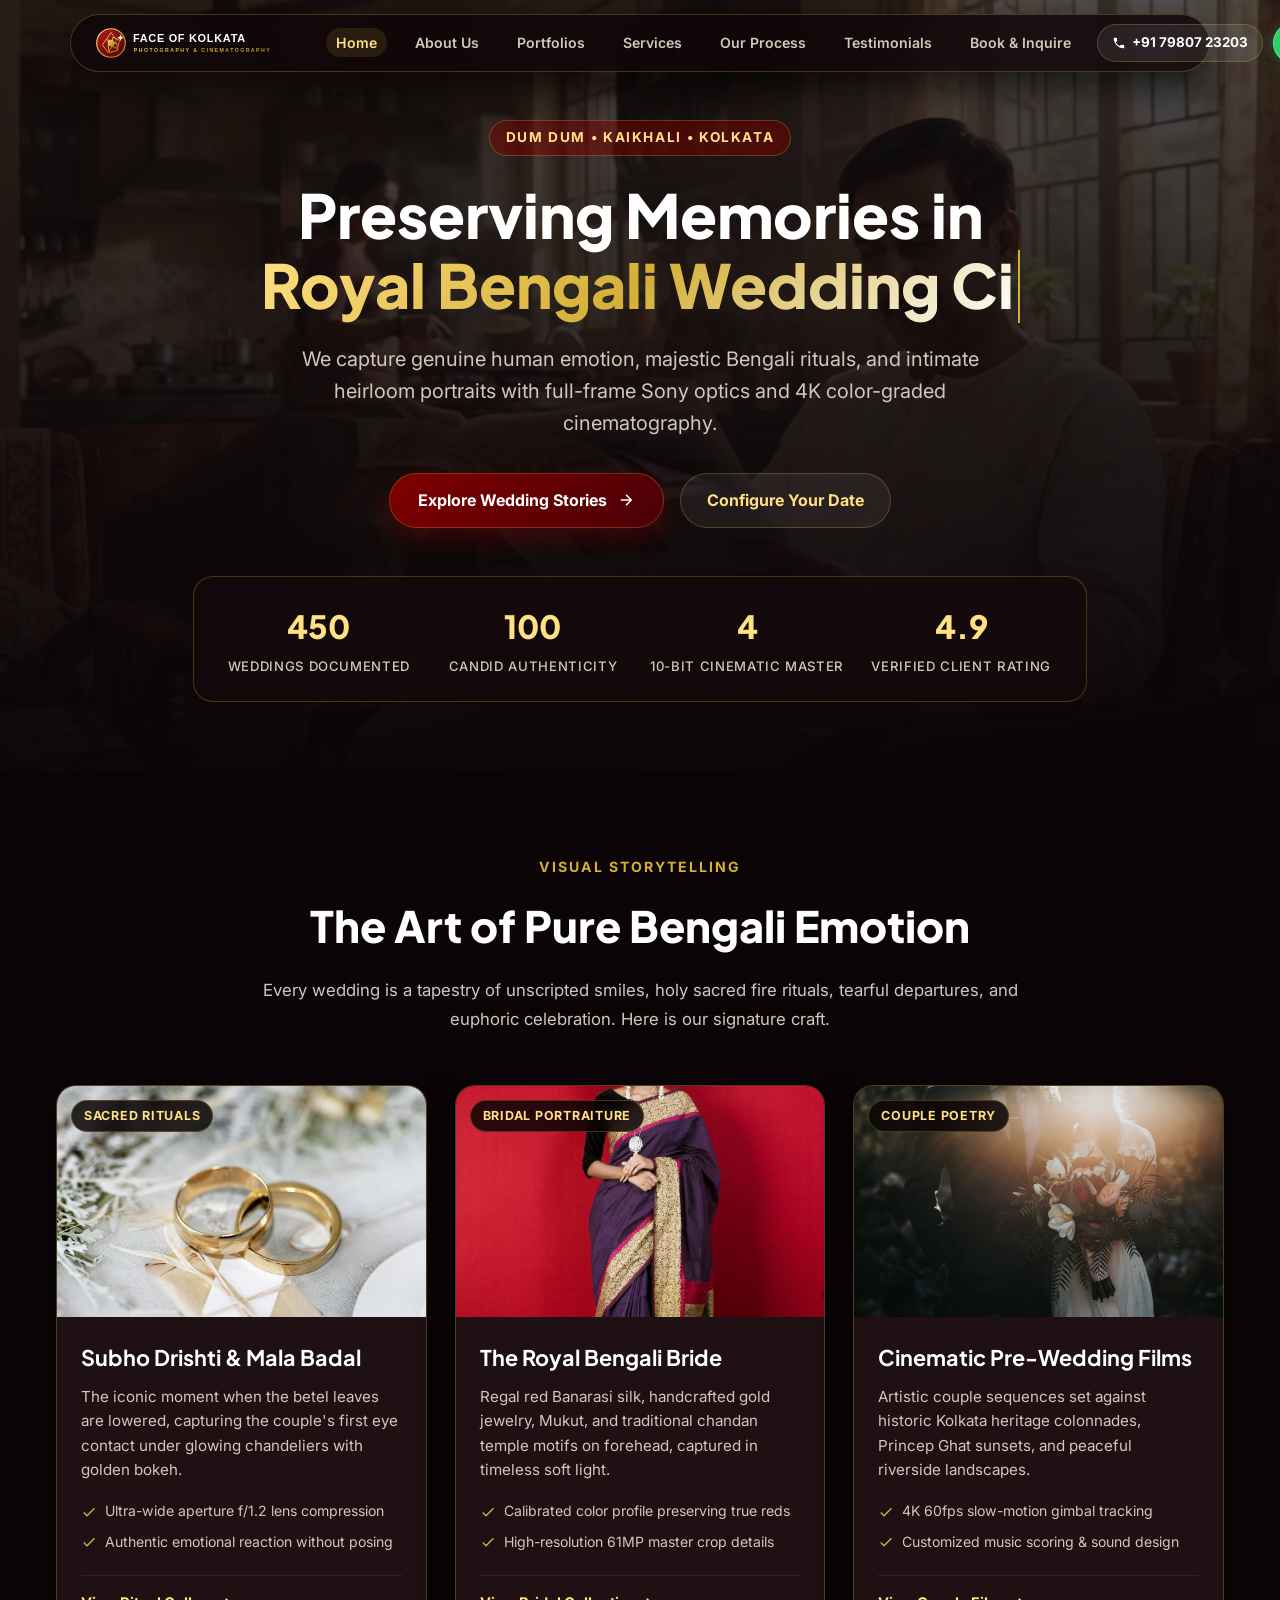
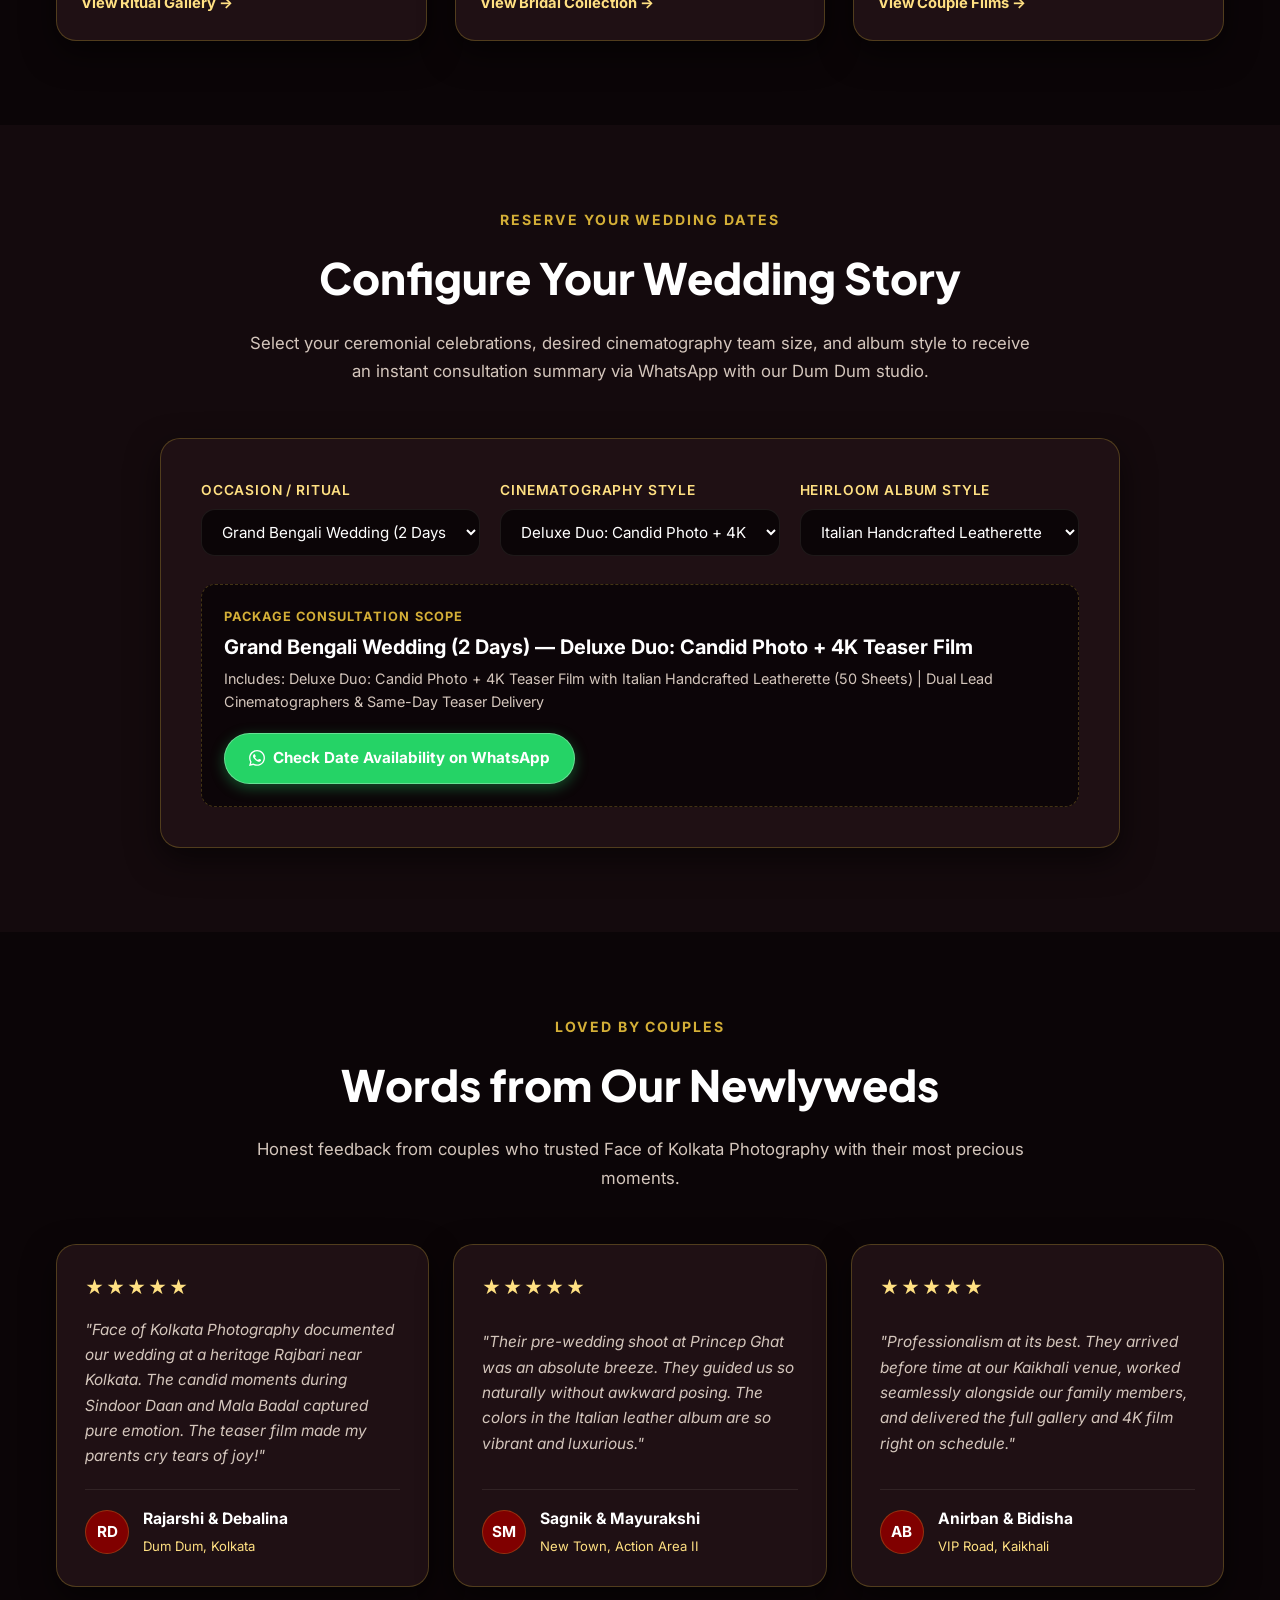
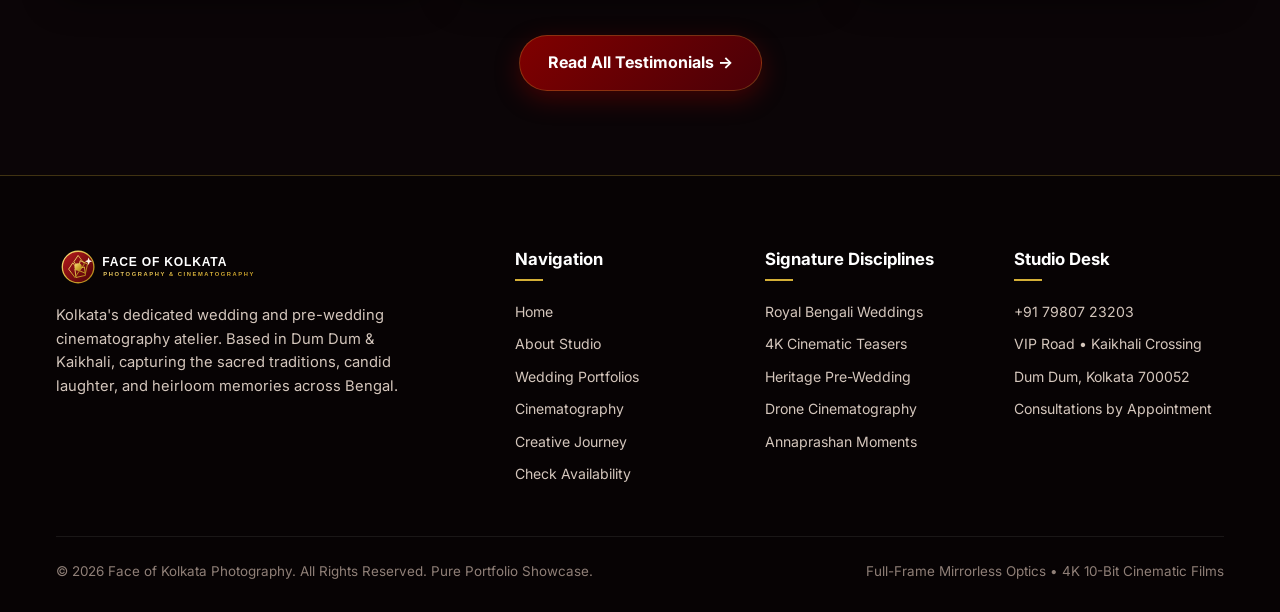
==== index.html @ dd1963ba "feat: complete luxury multi-page architecture showcase for Face of Kolkata Photography" ====
<!DOCTYPE html>
<html lang="en">
<head>
  <meta charset="UTF-8">
  <meta name="viewport" content="width=device-width, initial-scale=1.0">
  <title>Face of Kolkata Photography | Royal Bengali Wedding Cinematography</title>
  <meta name="description" content="Face of Kolkata Photography: Premier wedding, pre-wedding &amp; candid cinematography studio based in Dum Dum &amp; Kaikhali, Kolkata. High-definition 4K films, fine-art albums, and timeless storytelling.">
  <link rel="icon" type="image/svg+xml" href="assets/images/favicon.svg">
  <link rel="icon" type="image/png" sizes="32x32" href="assets/images/favicon-32x32.png">
  <link rel="apple-touch-icon" href="assets/images/apple-touch-icon.png">
  <link rel="preconnect" href="https://fonts.googleapis.com">
  <link rel="preconnect" href="https://fonts.gstatic.com" crossorigin>
  <link href="https://fonts.googleapis.com/css2?family=Plus+Jakarta+Sans:wght@500;600;700;800&family=Inter:wght@400;500;600;700&display=swap" rel="stylesheet">
  <link rel="stylesheet" href="style.css">
</head>
<body>

  <!-- TheDivine Floating Pill Navbar -->
  <header class="nav-header-wrapper">
    <nav class="the-divine-nav" aria-label="Main Navigation">
      <a href="index.html" class="nav-brand">
        <img src="assets/images/logo.svg" alt="Face of Kolkata Photography Logo">
      </a>
      <ul class="nav-links">
        <li><a href="index.html" class="nav-link active">Home</a></li>
        <li><a href="about.html" class="nav-link">About Us</a></li>
        <li><a href="portfolio.html" class="nav-link">Portfolios</a></li>
        <li><a href="services.html" class="nav-link">Services</a></li>
        <li><a href="process.html" class="nav-link">Our Process</a></li>
        <li><a href="reviews.html" class="nav-link">Testimonials</a></li>
        <li><a href="contact.html" class="nav-link">Book &amp; Inquire</a></li>
      </ul>
      <div class="nav-actions">
        <a href="tel:+917980723203" class="btn-nav-call" title="Call Face of Kolkata Studio">
          <svg width="14" height="14" viewBox="0 0 24 24" fill="currentColor"><path d="M20 15.5c-1.2 0-2.4-.2-3.6-.6-.3-.1-.7 0-1 .2l-2.2 2.2c-2.8-1.4-5.1-3.8-6.6-6.6l2.2-2.2c.3-.3.4-.7.2-1-.4-1.1-.6-2.3-.6-3.5 0-.6-.4-1-1-1H4c-.6 0-1 .4-1 1 0 9.4 7.6 17 17 17 .6 0 1-.4 1-1v-3.5c0-.6-.4-1-1-1z"/></svg>
          +91 79807 23203
        </a>
        <a href="https://wa.me/917980723203?text=Hello%20Face%20of%20Kolkata%20Photography!%20I%20would%20like%20to%20inquire%20about%20wedding%20dates." target="_blank" rel="noopener noreferrer" class="btn-nav-wa" title="WhatsApp Studio Desk">
          <svg class="wa-icon-white" viewBox="0 0 24 24"><path d="M.057 24l1.687-6.163c-1.041-1.804-1.588-3.849-1.587-5.946.003-6.556 5.338-11.891 11.893-11.891 3.181.001 6.167 1.24 8.413 3.488 2.245 2.248 3.481 5.236 3.48 8.414-.003 6.557-5.338 11.892-11.893 11.892-1.99-.001-3.951-.5-5.688-1.448l-6.305 1.654zm6.597-3.807c1.676.995 3.276 1.591 5.392 1.592 5.448 0 9.886-4.434 9.889-9.885.002-5.462-4.415-9.89-9.881-9.892-5.452 0-9.887 4.434-9.889 9.884-.001 2.225.651 3.891 1.746 5.634l-.999 3.648 3.742-.981zm11.387-5.464c-.074-.124-.272-.198-.57-.347-.297-.149-1.758-.868-2.031-.967-.272-.099-.47-.149-.669.149-.198.297-.768.967-.941 1.165-.173.198-.347.223-.644.074-.297-.149-1.255-.462-2.39-1.475-.883-.788-1.48-1.761-1.653-2.059-.173-.297-.018-.458.13-.606.134-.133.297-.347.446-.521.151-.172.2-.296.3-.495.099-.198.05-.372-.025-.521-.075-.148-.669-1.611-.916-2.206-.242-.579-.487-.501-.669-.51l-.57-.01c-.198 0-.52.074-.792.372s-1.04 1.016-1.04 2.479 1.065 2.876 1.213 3.074c.149.198 2.095 3.2 5.076 4.487.709.306 1.263.489 1.694.626.712.226 1.36.194 1.872.118.571-.085 1.758-.719 2.006-1.413.248-.695.248-1.29.173-1.414z"/></svg>
          WhatsApp Booking
        </a>
        <button class="mobile-nav-toggle" aria-label="Toggle navigation">
          <svg width="24" height="24" viewBox="0 0 24 24" stroke="currentColor" stroke-width="2" fill="none"><path d="M4 6h16M4 12h16M4 18h16"/></svg>
        </button>
      </div>
    </nav>
  </header>

  <!-- Mobile Drawer -->
  <div class="mobile-nav-drawer">
    <a href="index.html" class="nav-link active">Home</a>
    <a href="about.html" class="nav-link">About Us</a>
    <a href="portfolio.html" class="nav-link">Portfolios</a>
    <a href="services.html" class="nav-link">Services</a>
    <a href="process.html" class="nav-link">Our Process</a>
    <a href="reviews.html" class="nav-link">Testimonials</a>
    <a href="contact.html" class="nav-link">Book &amp; Inquire</a>
  </div>

  <!-- Hero Section with 16:9 Video -->
  <section class="hero-section">
    <div class="hero-video-wrapper">
      <video class="hero-video" autoplay loop muted playsinline poster="assets/images/hero-poster.jpg">
        <source src="assets/videos/hero.mp4" type="video/mp4">
        <img src="assets/images/hero-fallback.jpg" alt="Bengali Wedding Bride">
      </video>
      <div class="hero-overlay"></div>
    </div>

    <div class="hero-content">
      <span class="hero-badge">Dum Dum &bull; Kaikhali &bull; Kolkata</span>
      <h1 class="hero-title">
        Preserving Memories in<br>
        <span class="typewriter-text"></span>
      </h1>
      <p class="hero-subtitle">
        We capture genuine human emotion, majestic Bengali rituals, and intimate heirloom portraits with full-frame Sony optics and 4K color-graded cinematography.
      </p>

      <div class="hero-ctas">
        <a href="portfolio.html" class="btn-primary">
          Explore Wedding Stories
          <svg width="18" height="18" viewBox="0 0 24 24" fill="none" stroke="currentColor" stroke-width="2"><path d="M5 12h14M12 5l7 7-7 7"/></svg>
        </a>
        <a href="#intake-estimator" class="btn-secondary">
          Configure Your Date
        </a>
      </div>

      <!-- Telemetry Stats -->
      <div class="hero-telemetry">
        <div class="telemetry-item">
          <span class="telemetry-val" data-target="450">450+</span>
          <span class="telemetry-label">Weddings Documented</span>
        </div>
        <div class="telemetry-item">
          <span class="telemetry-val" data-target="100">100%</span>
          <span class="telemetry-label">Candid Authenticity</span>
        </div>
        <div class="telemetry-item">
          <span class="telemetry-val" data-target="4">4K</span>
          <span class="telemetry-label">10-Bit Cinematic Master</span>
        </div>
        <div class="telemetry-item">
          <span class="telemetry-val" data-target="4.9">4.9 ★</span>
          <span class="telemetry-label">Verified Client Rating</span>
        </div>
      </div>
    </div>
  </section>

  <!-- Curated Portfolio Showcase -->
  <section class="section">
    <div class="container">
      <div class="section-header">
        <span class="section-subtitle">Visual Storytelling</span>
        <h2 class="section-title">The Art of Pure Bengali Emotion</h2>
        <p class="section-desc">
          Every wedding is a tapestry of unscripted smiles, holy sacred fire rituals, tearful departures, and euphoric celebration. Here is our signature craft.
        </p>
      </div>

      <div class="portfolio-grid">
        <!-- Card 1: Subho Drishti & Mala Badal -->
        <div class="card-luxury">
          <div class="card-img-wrap">
            <img src="assets/images/subho-drishti-moment.jpg" alt="Subho Drishti Bengali Wedding" loading="lazy">
            <span class="card-badge">Sacred Rituals</span>
          </div>
          <div class="card-body">
            <h3 class="card-title">Subho Drishti &amp; Mala Badal</h3>
            <p class="card-desc">
              The iconic moment when the betel leaves are lowered, capturing the couple's first eye contact under glowing chandeliers with golden bokeh.
            </p>
            <ul class="card-features">
              <li><svg viewBox="0 0 24 24"><path d="M9 16.17L4.83 12l-1.42 1.41L9 19 21 7l-1.41-1.41z"/></svg> Ultra-wide aperture f/1.2 lens compression</li>
              <li><svg viewBox="0 0 24 24"><path d="M9 16.17L4.83 12l-1.42 1.41L9 19 21 7l-1.41-1.41z"/></svg> Authentic emotional reaction without posing</li>
            </ul>
            <a href="portfolio.html" class="card-cta">View Ritual Gallery &rarr;</a>
          </div>
        </div>

        <!-- Card 2: Royal Bengali Bride -->
        <div class="card-luxury">
          <div class="card-img-wrap">
            <img src="assets/images/bengali-bride-portrait.jpg" alt="Royal Bengali Bride" loading="lazy">
            <span class="card-badge">Bridal Portraiture</span>
          </div>
          <div class="card-body">
            <h3 class="card-title">The Royal Bengali Bride</h3>
            <p class="card-desc">
              Regal red Banarasi silk, handcrafted gold jewelry, Mukut, and traditional chandan temple motifs on forehead, captured in timeless soft light.
            </p>
            <ul class="card-features">
              <li><svg viewBox="0 0 24 24"><path d="M9 16.17L4.83 12l-1.42 1.41L9 19 21 7l-1.41-1.41z"/></svg> Calibrated color profile preserving true reds</li>
              <li><svg viewBox="0 0 24 24"><path d="M9 16.17L4.83 12l-1.42 1.41L9 19 21 7l-1.41-1.41z"/></svg> High-resolution 61MP master crop details</li>
            </ul>
            <a href="portfolio.html" class="card-cta">View Bridal Collection &rarr;</a>
          </div>
        </div>

        <!-- Card 3: Cinematic Pre-Wedding -->
        <div class="card-luxury">
          <div class="card-img-wrap">
            <img src="assets/images/cinematic-couple-shoot.jpg" alt="Cinematic Pre-Wedding Couple" loading="lazy">
            <span class="card-badge">Couple Poetry</span>
          </div>
          <div class="card-body">
            <h3 class="card-title">Cinematic Pre-Wedding Films</h3>
            <p class="card-desc">
              Artistic couple sequences set against historic Kolkata heritage colonnades, Princep Ghat sunsets, and peaceful riverside landscapes.
            </p>
            <ul class="card-features">
              <li><svg viewBox="0 0 24 24"><path d="M9 16.17L4.83 12l-1.42 1.41L9 19 21 7l-1.41-1.41z"/></svg> 4K 60fps slow-motion gimbal tracking</li>
              <li><svg viewBox="0 0 24 24"><path d="M9 16.17L4.83 12l-1.42 1.41L9 19 21 7l-1.41-1.41z"/></svg> Customized music scoring &amp; sound design</li>
            </ul>
            <a href="portfolio.html" class="card-cta">View Couple Films &rarr;</a>
          </div>
        </div>
      </div>
    </div>
  </section>

  <!-- Interactive Package & Ceremony Intake Widget -->
  <section id="intake-estimator" class="section section-alt">
    <div class="container">
      <div class="section-header">
        <span class="section-subtitle">Reserve Your Wedding Dates</span>
        <h2 class="section-title">Configure Your Wedding Story</h2>
        <p class="section-desc">
          Select your ceremonial celebrations, desired cinematography team size, and album style to receive an instant consultation summary via WhatsApp with our Dum Dum studio.
        </p>
      </div>

      <div class="estimator-widget">
        <div class="estimator-grid">
          <div class="form-group">
            <label for="eventType">Occasion / Ritual</label>
            <select id="eventType" class="form-select">
              <option value="Grand Bengali Wedding (2 Days)" selected>Grand Bengali Wedding (2 Days: Biye + Bou Bhaat)</option>
              <option value="Royal 3-Day Wedding Circuit">Royal 3-Day Wedding (Aiburobhat, Gaye Holud, Biye)</option>
              <option value="Single Day Wedding &amp; Reception">Single Day Wedding &amp; Evening Reception</option>
              <option value="Heritage Pre-Wedding Couple Story">Heritage Pre-Wedding Couple Story (1 Full Day)</option>
              <option value="Annaprashan &amp; Rice Ceremony">Annaprashan &amp; Milestone Rice Ceremony</option>
            </select>
          </div>

          <div class="form-group">
            <label for="coverageType">Cinematography Style</label>
            <select id="coverageType" class="form-select">
              <option value="Deluxe Duo: Candid Photo + 4K Teaser Film" selected>Deluxe Duo: Candid Photo + 4K Teaser Film</option>
              <option value="Royal Cinematic Suite: Photo + 4K Film + Aerial Drone">Royal Cinematic Suite: Photo + 4K Film + Aerial Drone</option>
              <option value="Pure Documentary Candid Photography">Pure Documentary Candid Photography</option>
              <option value="Multi-Camera Stage + Candid Team">Multi-Camera Stage + Candid Team</option>
            </select>
          </div>

          <div class="form-group">
            <label for="albumType">Heirloom Album Style</label>
            <select id="albumType" class="form-select">
              <option value="Italian Handcrafted Leatherette (50 Sheets)" selected>Italian Handcrafted Leatherette (50 Sheets)</option>
              <option value="Velvet Royal Keepsake Box Album">Velvet Royal Keepsake Box Album</option>
              <option value="Dual Family Albums + Miniature Pocket Books">Dual Family Albums + Miniature Pocket Books</option>
              <option value="Digital Master Suite Only (No Print)">Digital Master Suite Only (No Print)</option>
            </select>
          </div>
        </div>

        <div class="estimator-output">
          <div class="est-specs">
            <span class="est-badge">Package Consultation Scope</span>
            <h3 id="estTitle" class="est-title">Grand Bengali Wedding (2 Days) — Deluxe Duo</h3>
            <p id="estTimeline" class="est-timeline">Includes: Deluxe Duo with Italian Handcrafted Leatherette (50 Sheets) | Dual Lead Cinematographers</p>
          </div>
          <a id="estWaBtn" href="https://wa.me/917980723203" target="_blank" rel="noopener noreferrer" class="btn-nav-wa" style="padding: 12px 24px; font-size: 0.95rem;">
            <svg class="wa-icon-white" viewBox="0 0 24 24"><path d="M.057 24l1.687-6.163c-1.041-1.804-1.588-3.849-1.587-5.946.003-6.556 5.338-11.891 11.893-11.891 3.181.001 6.167 1.24 8.413 3.488 2.245 2.248 3.481 5.236 3.48 8.414-.003 6.557-5.338 11.892-11.893 11.892-1.99-.001-3.951-.5-5.688-1.448l-6.305 1.654zm6.597-3.807c1.676.995 3.276 1.591 5.392 1.592 5.448 0 9.886-4.434 9.889-9.885.002-5.462-4.415-9.89-9.881-9.892-5.452 0-9.887 4.434-9.889 9.884-.001 2.225.651 3.891 1.746 5.634l-.999 3.648 3.742-.981zm11.387-5.464c-.074-.124-.272-.198-.57-.347-.297-.149-1.758-.868-2.031-.967-.272-.099-.47-.149-.669.149-.198.297-.768.967-.941 1.165-.173.198-.347.223-.644.074-.297-.149-1.255-.462-2.39-1.475-.883-.788-1.48-1.761-1.653-2.059-.173-.297-.018-.458.13-.606.134-.133.297-.347.446-.521.151-.172.2-.296.3-.495.099-.198.05-.372-.025-.521-.075-.148-.669-1.611-.916-2.206-.242-.579-.487-.501-.669-.51l-.57-.01c-.198 0-.52.074-.792.372s-1.04 1.016-1.04 2.479 1.065 2.876 1.213 3.074c.149.198 2.095 3.2 5.076 4.487.709.306 1.263.489 1.694.626.712.226 1.36.194 1.872.118.571-.085 1.758-.719 2.006-1.413.248-.695.248-1.29.173-1.414z"/></svg>
            Check Date Availability on WhatsApp
          </a>
        </div>
      </div>
    </div>
  </section>

  <!-- Client Testimonials Preview -->
  <section class="section">
    <div class="container">
      <div class="section-header">
        <span class="section-subtitle">Loved by Couples</span>
        <h2 class="section-title">Words from Our Newlyweds</h2>
        <p class="section-desc">
          Honest feedback from couples who trusted Face of Kolkata Photography with their most precious moments.
        </p>
      </div>

      <div class="reviews-grid">
        <div class="review-card">
          <div class="review-stars">★★★★★</div>
          <p class="review-text">
            "Face of Kolkata Photography documented our wedding at a heritage Rajbari near Kolkata. The candid moments during Sindoor Daan and Mala Badal captured pure emotion. The teaser film made my parents cry tears of joy!"
          </p>
          <div class="review-author">
            <div class="author-avatar">RD</div>
            <div class="author-meta">
              <h4>Rajarshi &amp; Debalina</h4>
              <span>Dum Dum, Kolkata</span>
            </div>
          </div>
        </div>

        <div class="review-card">
          <div class="review-stars">★★★★★</div>
          <p class="review-text">
            "Their pre-wedding shoot at Princep Ghat was an absolute breeze. They guided us so naturally without awkward posing. The colors in the Italian leather album are so vibrant and luxurious."
          </p>
          <div class="review-author">
            <div class="author-avatar">SM</div>
            <div class="author-meta">
              <h4>Sagnik &amp; Mayurakshi</h4>
              <span>New Town, Action Area II</span>
            </div>
          </div>
        </div>

        <div class="review-card">
          <div class="review-stars">★★★★★</div>
          <p class="review-text">
            "Professionalism at its best. They arrived before time at our Kaikhali venue, worked seamlessly alongside our family members, and delivered the full gallery and 4K film right on schedule."
          </p>
          <div class="review-author">
            <div class="author-avatar">AB</div>
            <div class="author-meta">
              <h4>Anirban &amp; Bidisha</h4>
              <span>VIP Road, Kaikhali</span>
            </div>
          </div>
        </div>
      </div>

      <div style="text-align: center; margin-top: 48px;">
        <a href="reviews.html" class="btn-primary" style="display: inline-flex;">Read All Testimonials &rarr;</a>
      </div>
    </div>
  </section>

  <!-- Footer -->
  <footer class="site-footer">
    <div class="container">
      <div class="footer-grid">
        <div class="footer-brand">
          <img src="assets/images/logo.svg" alt="Face of Kolkata Photography" style="height: 42px;">
          <p>
            Kolkata's dedicated wedding and pre-wedding cinematography atelier. Based in Dum Dum &amp; Kaikhali, capturing the sacred traditions, candid laughter, and heirloom memories across Bengal.
          </p>
        </div>
        <div class="footer-col">
          <h4>Navigation</h4>
          <ul>
            <li><a href="index.html">Home</a></li>
            <li><a href="about.html">About Studio</a></li>
            <li><a href="portfolio.html">Wedding Portfolios</a></li>
            <li><a href="services.html">Cinematography</a></li>
            <li><a href="process.html">Creative Journey</a></li>
            <li><a href="contact.html">Check Availability</a></li>
          </ul>
        </div>
        <div class="footer-col">
          <h4>Signature Disciplines</h4>
          <ul>
            <li><a href="services.html">Royal Bengali Weddings</a></li>
            <li><a href="services.html">4K Cinematic Teasers</a></li>
            <li><a href="services.html">Heritage Pre-Wedding</a></li>
            <li><a href="services.html">Drone Cinematography</a></li>
            <li><a href="services.html">Annaprashan Moments</a></li>
          </ul>
        </div>
        <div class="footer-col">
          <h4>Studio Desk</h4>
          <ul>
            <li><a href="tel:+917980723203">+91 79807 23203</a></li>
            <li>VIP Road &bull; Kaikhali Crossing</li>
            <li>Dum Dum, Kolkata 700052</li>
            <li>Consultations by Appointment</li>
          </ul>
        </div>
      </div>

      <div class="footer-bottom">
        <p>&copy; 2026 Face of Kolkata Photography. All Rights Reserved. Pure Portfolio Showcase.</p>
        <p>Full-Frame Mirrorless Optics &bull; 4K 10-Bit Cinematic Films</p>
      </div>
    </div>
  </footer>

  <script src="main.js"></script>
</body>
</html>
---- style.css ----
/* ==========================================================================
   Face of Kolkata Photography — Luxury Wedding & Cinematography Stylesheet
   Palette: Royal Crimson (#660000, #800000, #9A1122), Champagne Gold (#D4AF37, #FFE082), Deep Obsidian (#0B0507, #130B0E)
   Strictly Zero Horizontal Mobile Overflow (360px, 375px, 390px)
   ========================================================================== */

:root {
  --bg-primary: #0B0507;
  --bg-surface: #140A0D;
  --bg-surface-elevated: #1F1014;
  --crimson-primary: #800000;
  --crimson-dark: #4A0007;
  --crimson-light: #A51D2D;
  --accent-gold: #D4AF37;
  --accent-gold-light: #FFE082;
  --accent-gold-dark: #996515;
  --text-primary: #FFF9F2;
  --text-secondary: #D4C6BC;
  --text-muted: #8F7F77;
  --border-gold: rgba(212, 175, 55, 0.28);
  --border-gold-strong: rgba(212, 175, 55, 0.6);
  --border-subtle: rgba(255, 249, 242, 0.08);
  --font-heading: 'Plus Jakarta Sans', -apple-system, sans-serif;
  --font-body: 'Inter', -apple-system, sans-serif;
  --shadow-card: 0 12px 32px rgba(0, 0, 0, 0.55);
  --shadow-gold: 0 8px 24px rgba(212, 175, 55, 0.22);
  --radius-sm: 8px;
  --radius-md: 14px;
  --radius-lg: 20px;
  --radius-full: 9999px;
  --transition: all 0.3s cubic-bezier(0.16, 1, 0.3, 1);
}

*, *::before, *::after {
  box-sizing: border-box;
  margin: 0;
  padding: 0;
}

html {
  font-size: 16px;
  scroll-behavior: smooth;
  -webkit-text-size-adjust: 100%;
}

body {
  background-color: var(--bg-primary);
  color: var(--text-primary);
  font-family: var(--font-body);
  line-height: 1.6;
  overflow-x: hidden;
  position: relative;
  min-height: 100vh;
}

img, video {
  max-width: 100%;
  height: auto;
  display: block;
}

a {
  color: inherit;
  text-decoration: none;
  transition: var(--transition);
}

ul {
  list-style: none;
}

/* =========================================
   TheDivine Floating Pill Navbar
   ========================================= */
.nav-header-wrapper {
  position: fixed;
  top: 14px;
  left: 0;
  width: 100%;
  display: flex;
  justify-content: center;
  z-index: 1000;
  pointer-events: none;
  padding: 0 14px;
}

.the-divine-nav {
  pointer-events: auto;
  display: flex;
  align-items: center;
  justify-content: space-between;
  gap: 16px;
  width: 100%;
  max-width: 1140px;
  background: rgba(15, 6, 9, 0.82);
  backdrop-filter: blur(16px);
  -webkit-backdrop-filter: blur(16px);
  border: 1px solid var(--border-gold);
  border-radius: var(--radius-full);
  padding: 8px 20px;
  box-shadow: 0 16px 36px rgba(0, 0, 0, 0.65);
}

.nav-brand {
  display: flex;
  align-items: center;
  flex-shrink: 0;
}

.nav-brand img {
  height: 38px;
  width: auto;
}

.nav-links {
  display: flex;
  align-items: center;
  gap: 18px;
  white-space: nowrap;
}

.nav-link {
  font-size: 0.88rem;
  font-weight: 600;
  color: var(--text-secondary);
  padding: 6px 10px;
  border-radius: var(--radius-full);
  transition: var(--transition);
}

.nav-link:hover, .nav-link.active {
  color: var(--accent-gold-light);
  background: rgba(212, 175, 55, 0.12);
}

.nav-actions {
  display: flex;
  align-items: center;
  gap: 10px;
  flex-shrink: 0;
}

.btn-nav-call {
  display: inline-flex;
  align-items: center;
  gap: 6px;
  font-size: 0.84rem;
  font-weight: 700;
  color: #FFFFFF;
  background: rgba(255, 255, 255, 0.08);
  border: 1px solid var(--border-gold);
  padding: 7px 14px;
  border-radius: var(--radius-full);
}

.btn-nav-call:hover {
  background: rgba(212, 175, 55, 0.2);
  color: var(--accent-gold-light);
}

.btn-nav-wa {
  display: inline-flex;
  align-items: center;
  gap: 8px;
  font-size: 0.84rem;
  font-weight: 700;
  color: #FFFFFF;
  background: #25D366;
  border: 1px solid rgba(255, 255, 255, 0.3);
  padding: 8px 16px;
  border-radius: var(--radius-full);
  box-shadow: 0 4px 14px rgba(37, 211, 102, 0.35);
}

.btn-nav-wa:hover {
  background: #20bd5a;
  transform: translateY(-1px);
}

.wa-icon-white {
  width: 16px;
  height: 16px;
  fill: #FFFFFF;
}

.mobile-nav-toggle {
  display: none;
  background: transparent;
  border: none;
  color: #FFFFFF;
  cursor: pointer;
  padding: 6px;
}

.mobile-nav-drawer {
  display: none;
  position: fixed;
  top: 76px;
  left: 14px;
  right: 14px;
  background: rgba(18, 7, 11, 0.96);
  backdrop-filter: blur(20px);
  border: 1px solid var(--border-gold);
  border-radius: var(--radius-lg);
  padding: 20px;
  flex-direction: column;
  gap: 12px;
  z-index: 999;
  box-shadow: 0 20px 40px rgba(0, 0, 0, 0.8);
}

.mobile-nav-drawer.open {
  display: flex;
}

.mobile-nav-drawer .nav-link {
  font-size: 1rem;
  padding: 10px 14px;
  text-align: center;
}

/* =========================================
   Hero Section & 16:9 Video
   ========================================= */
.hero-section {
  position: relative;
  min-height: 85vh;
  display: flex;
  align-items: center;
  justify-content: center;
  padding: 120px 20px 70px;
  overflow: hidden;
  text-align: center;
}

.hero-video-wrapper {
  position: absolute;
  top: 0;
  left: 0;
  width: 100%;
  height: 100%;
  overflow: hidden;
  z-index: 0;
}

.hero-video {
  width: 100%;
  height: 100%;
  object-fit: cover;
  object-position: center;
}

.hero-overlay {
  position: absolute;
  top: 0;
  left: 0;
  width: 100%;
  height: 100%;
  background: linear-gradient(
    180deg,
    rgba(11, 5, 7, 0.68) 0%,
    rgba(11, 5, 7, 0.88) 60%,
    rgba(11, 5, 7, 0.98) 100%
  );
  z-index: 1;
}

.hero-content {
  position: relative;
  z-index: 2;
  max-width: 920px;
  margin: 0 auto;
}

.hero-badge {
  display: inline-flex;
  align-items: center;
  gap: 8px;
  background: rgba(128, 0, 0, 0.45);
  border: 1px solid var(--border-gold);
  color: var(--accent-gold-light);
  font-size: 0.85rem;
  font-weight: 700;
  text-transform: uppercase;
  letter-spacing: 0.12em;
  padding: 6px 16px;
  border-radius: var(--radius-full);
  margin-bottom: 24px;
}

.hero-title {
  font-family: var(--font-heading);
  font-size: clamp(2rem, 5vw, 3.8rem);
  font-weight: 800;
  line-height: 1.15;
  color: #FFFFFF;
  margin-bottom: 20px;
}

.typewriter-text {
  background: linear-gradient(135deg, #FFE082 0%, #D4AF37 50%, #FFFFFF 100%);
  -webkit-background-clip: text;
  -webkit-text-fill-color: transparent;
  display: inline-block;
  min-height: 1.2em;
  border-right: 2px solid var(--accent-gold);
  padding-right: 4px;
  animation: blink 0.8s infinite;
}

@keyframes blink {
  0%, 100% { border-color: var(--accent-gold); }
  50% { border-color: transparent; }
}

.hero-subtitle {
  font-size: clamp(1rem, 2vw, 1.25rem);
  color: var(--text-secondary);
  line-height: 1.6;
  max-width: 760px;
  margin: 0 auto 34px;
}

.hero-ctas {
  display: flex;
  align-items: center;
  justify-content: center;
  gap: 16px;
  flex-wrap: wrap;
  margin-bottom: 48px;
}

.btn-primary {
  display: inline-flex;
  align-items: center;
  gap: 10px;
  background: linear-gradient(135deg, var(--crimson-primary) 0%, var(--crimson-dark) 100%);
  border: 1px solid var(--border-gold);
  color: #FFFFFF;
  font-weight: 700;
  font-size: 1rem;
  padding: 14px 28px;
  border-radius: var(--radius-full);
  box-shadow: 0 8px 24px rgba(128, 0, 0, 0.45);
}

.btn-primary:hover {
  background: linear-gradient(135deg, var(--crimson-light) 0%, var(--crimson-primary) 100%);
  border-color: var(--accent-gold-light);
  transform: translateY(-2px);
}

.btn-secondary {
  display: inline-flex;
  align-items: center;
  gap: 10px;
  background: rgba(255, 255, 255, 0.06);
  border: 1px solid var(--border-gold);
  color: var(--accent-gold-light);
  font-weight: 700;
  font-size: 1rem;
  padding: 14px 26px;
  border-radius: var(--radius-full);
}

.btn-secondary:hover {
  background: rgba(212, 175, 55, 0.15);
  color: #FFFFFF;
  transform: translateY(-2px);
}

.hero-telemetry {
  display: grid;
  grid-template-columns: repeat(4, 1fr);
  gap: 20px;
  background: rgba(20, 10, 13, 0.75);
  backdrop-filter: blur(12px);
  border: 1px solid var(--border-gold);
  border-radius: var(--radius-lg);
  padding: 24px 28px;
  max-width: 900px;
  margin: 0 auto;
}

.telemetry-item {
  display: flex;
  flex-direction: column;
  gap: 4px;
}

.telemetry-val {
  font-family: var(--font-heading);
  font-size: 2rem;
  font-weight: 800;
  color: var(--accent-gold-light);
}

.telemetry-label {
  font-size: 0.82rem;
  color: var(--text-secondary);
  font-weight: 500;
  text-transform: uppercase;
  letter-spacing: 0.05em;
}

/* =========================================
   Standard Sections & Typography
   ========================================= */
.section {
  padding: 84px 20px;
  position: relative;
}

.section-alt {
  background-color: var(--bg-surface);
}

.container {
  max-width: 1200px;
  margin: 0 auto;
  padding: 0 16px;
}

.section-header {
  text-align: center;
  max-width: 800px;
  margin: 0 auto 52px;
}

.section-subtitle {
  color: var(--accent-gold);
  font-size: 0.88rem;
  font-weight: 700;
  text-transform: uppercase;
  letter-spacing: 0.14em;
  margin-bottom: 12px;
  display: block;
}

.section-title {
  font-family: var(--font-heading);
  font-size: clamp(1.8rem, 3.5vw, 2.7rem);
  font-weight: 800;
  color: #FFFFFF;
  margin-bottom: 16px;
}

.section-desc {
  font-size: 1.05rem;
  color: var(--text-secondary);
  line-height: 1.7;
}

/* =========================================
   Portfolio & Luxury Cards Grid
   ========================================= */
.portfolio-grid {
  display: grid;
  grid-template-columns: repeat(auto-fit, minmax(320px, 1fr));
  gap: 28px;
}

.card-luxury {
  background: var(--bg-surface-elevated);
  border: 1px solid var(--border-gold);
  border-radius: var(--radius-lg);
  overflow: hidden;
  box-shadow: var(--shadow-card);
  transition: var(--transition);
  display: flex;
  flex-direction: column;
}

.card-luxury:hover {
  transform: translateY(-4px);
  border-color: var(--accent-gold);
  box-shadow: var(--shadow-gold);
}

.card-img-wrap {
  position: relative;
  width: 100%;
  aspect-ratio: 16 / 10;
  overflow: hidden;
}

.card-img-wrap img {
  width: 100%;
  height: 100%;
  object-fit: cover;
  transition: transform 0.5s ease;
}

.card-luxury:hover .card-img-wrap img {
  transform: scale(1.05);
}

.card-badge {
  position: absolute;
  top: 14px;
  left: 14px;
  background: rgba(11, 5, 7, 0.85);
  backdrop-filter: blur(8px);
  border: 1px solid var(--border-gold);
  color: var(--accent-gold-light);
  font-size: 0.78rem;
  font-weight: 700;
  padding: 5px 12px;
  border-radius: var(--radius-full);
  text-transform: uppercase;
  letter-spacing: 0.06em;
}

.card-body {
  padding: 24px;
  display: flex;
  flex-direction: column;
  flex-grow: 1;
}

.card-title {
  font-family: var(--font-heading);
  font-size: 1.35rem;
  font-weight: 700;
  color: #FFFFFF;
  margin-bottom: 10px;
}

.card-desc {
  color: var(--text-secondary);
  font-size: 0.95rem;
  line-height: 1.6;
  margin-bottom: 18px;
  flex-grow: 1;
}

.card-features {
  display: flex;
  flex-direction: column;
  gap: 8px;
  margin-bottom: 22px;
}

.card-features li {
  font-size: 0.88rem;
  color: var(--text-secondary);
  display: flex;
  align-items: center;
  gap: 8px;
}

.card-features svg {
  width: 16px;
  height: 16px;
  fill: var(--accent-gold);
  flex-shrink: 0;
}

.card-cta {
  display: inline-flex;
  align-items: center;
  gap: 6px;
  color: var(--accent-gold-light);
  font-size: 0.92rem;
  font-weight: 700;
  border-top: 1px solid var(--border-subtle);
  padding-top: 16px;
}

.card-cta:hover {
  color: #FFFFFF;
  gap: 10px;
}

/* =========================================
   Interactive Package & Ceremony Intake Widget
   ========================================= */
.estimator-widget {
  background: var(--bg-surface-elevated);
  border: 1px solid var(--border-gold);
  border-radius: var(--radius-lg);
  padding: clamp(20px, 4vw, 40px);
  box-shadow: var(--shadow-card);
  max-width: 960px;
  margin: 0 auto;
}

.estimator-grid {
  display: grid;
  grid-template-columns: repeat(auto-fit, minmax(240px, 1fr));
  gap: 20px;
  margin-bottom: 28px;
}

.form-group label {
  display: block;
  font-size: 0.86rem;
  font-weight: 600;
  color: var(--accent-gold-light);
  margin-bottom: 8px;
  text-transform: uppercase;
  letter-spacing: 0.06em;
}

.form-select, .form-input, .form-textarea {
  width: 100%;
  padding: 12px 16px;
  background: var(--bg-primary);
  border: 1px solid var(--border-subtle);
  border-radius: var(--radius-md);
  color: #FFFFFF;
  font-family: inherit;
  font-size: 0.95rem;
  outline: none;
  transition: var(--transition);
}

.form-select:focus, .form-input:focus, .form-textarea:focus {
  border-color: var(--accent-gold);
  box-shadow: 0 0 0 3px rgba(212, 175, 55, 0.2);
}

.form-select option {
  background-color: var(--bg-primary);
  color: #FFFFFF;
}

.estimator-output {
  background: rgba(11, 5, 7, 0.9);
  border: 1px dashed var(--border-gold);
  border-radius: var(--radius-md);
  padding: 22px;
  display: flex;
  align-items: center;
  justify-content: space-between;
  gap: 20px;
  flex-wrap: wrap;
}

.est-specs {
  display: flex;
  flex-direction: column;
  gap: 4px;
}

.est-badge {
  color: var(--accent-gold);
  font-size: 0.8rem;
  font-weight: 700;
  text-transform: uppercase;
  letter-spacing: 0.08em;
}

.est-title {
  font-size: 1.25rem;
  font-weight: 700;
  color: #FFFFFF;
}

.est-timeline {
  color: var(--text-secondary);
  font-size: 0.9rem;
}

/* =========================================
   Reviews & Testimonials Grid
   ========================================= */
.reviews-grid {
  display: grid;
  grid-template-columns: repeat(auto-fit, minmax(300px, 1fr));
  gap: 24px;
}

.review-card {
  background: var(--bg-surface-elevated);
  border: 1px solid var(--border-gold);
  border-radius: var(--radius-lg);
  padding: 28px;
  display: flex;
  flex-direction: column;
  justify-content: space-between;
  box-shadow: var(--shadow-card);
}

.review-stars {
  color: var(--accent-gold-light);
  font-size: 1.15rem;
  margin-bottom: 14px;
  letter-spacing: 2px;
}

.review-text {
  font-size: 0.96rem;
  color: var(--text-secondary);
  line-height: 1.65;
  margin-bottom: 20px;
  font-style: italic;
}

.review-author {
  display: flex;
  align-items: center;
  gap: 14px;
  border-top: 1px solid var(--border-subtle);
  padding-top: 16px;
}

.author-avatar {
  width: 44px;
  height: 44px;
  border-radius: 50%;
  background: var(--crimson-primary);
  border: 1px solid var(--border-gold);
  display: flex;
  align-items: center;
  justify-content: center;
  font-weight: 700;
  color: #FFFFFF;
  font-size: 0.95rem;
  flex-shrink: 0;
}

.author-meta h4 {
  font-size: 0.98rem;
  color: #FFFFFF;
  margin-bottom: 2px;
}

.author-meta span {
  font-size: 0.82rem;
  color: var(--accent-gold-light);
}

/* =========================================
   Contact Grid & Layout
   ========================================= */
.contact-grid {
  display: grid;
  grid-template-columns: repeat(auto-fit, minmax(280px, 1fr));
  gap: 30px;
}

.contact-info-panel {
  background: var(--bg-surface-elevated);
  border: 1px solid var(--border-gold);
  border-radius: var(--radius-lg);
  padding: 30px;
}

.contact-detail-row {
  display: flex;
  gap: 16px;
  margin-bottom: 24px;
}

.contact-icon {
  width: 44px;
  height: 44px;
  border-radius: 50%;
  background: var(--bg-primary);
  border: 1px solid var(--border-gold);
  display: flex;
  align-items: center;
  justify-content: center;
  flex-shrink: 0;
  color: var(--accent-gold);
}

.contact-detail-text h4 {
  font-size: 1rem;
  color: #FFFFFF;
  margin-bottom: 4px;
}

.contact-detail-text p, .contact-detail-text a {
  color: var(--text-secondary);
  font-size: 0.92rem;
  line-height: 1.5;
}

.map-frame-wrapper {
  margin-top: 24px;
  border-radius: var(--radius-md);
  overflow: hidden;
  border: 1px solid var(--border-subtle);
  height: 220px;
}

.map-frame-wrapper iframe {
  width: 100%;
  height: 100%;
  border: none;
}

/* =========================================
   Footer
   ========================================= */
.site-footer {
  background: #070304;
  border-top: 1px solid var(--border-gold);
  padding: 70px 20px 30px;
}

.footer-grid {
  display: grid;
  grid-template-columns: 2fr 1fr 1fr 1fr;
  gap: 40px;
  margin-bottom: 50px;
}

.footer-brand p {
  color: var(--text-secondary);
  font-size: 0.92rem;
  line-height: 1.6;
  margin-top: 16px;
  max-width: 360px;
}

.footer-col h4 {
  font-size: 1.05rem;
  color: #FFFFFF;
  margin-bottom: 20px;
  position: relative;
  padding-bottom: 8px;
}

.footer-col h4::after {
  content: '';
  position: absolute;
  bottom: 0;
  left: 0;
  width: 28px;
  height: 2px;
  background: var(--accent-gold);
}

.footer-col ul {
  display: flex;
  flex-direction: column;
  gap: 10px;
}

.footer-col li, .footer-col a {
  font-size: 0.88rem;
  color: var(--text-secondary);
}

.footer-col a:hover {
  color: var(--accent-gold-light);
  transform: translateX(3px);
}

.footer-bottom {
  border-top: 1px solid var(--border-subtle);
  padding-top: 24px;
  display: flex;
  align-items: center;
  justify-content: space-between;
  flex-wrap: wrap;
  gap: 16px;
  font-size: 0.84rem;
  color: var(--text-muted);
}

/* =========================================
   Strict Responsive Fixes for 360px, 375px, 390px
   ========================================= */
@media (max-width: 991px) {
  .nav-links, .nav-actions .btn-nav-call {
    display: none;
  }
  .mobile-nav-toggle {
    display: block;
  }
  .hero-telemetry {
    grid-template-columns: repeat(2, 1fr);
    gap: 16px;
  }
  .footer-grid {
    grid-template-columns: 1fr 1fr;
  }
}

@media (max-width: 640px) {
  .the-divine-nav {
    padding: 6px 14px;
  }
  .nav-brand img {
    height: 30px;
  }
  .btn-nav-wa {
    font-size: 0.78rem;
    padding: 6px 12px;
  }
  .hero-section {
    padding: 100px 14px 60px;
  }
  .hero-telemetry {
    grid-template-columns: repeat(2, 1fr);
    padding: 16px 12px;
  }
  .section {
    padding: 60px 12px;
  }
  .portfolio-grid, .reviews-grid, .contact-grid {
    grid-template-columns: 100%;
  }
  .contact-info-panel {
    padding: 20px 12px;
    box-sizing: border-box;
    width: 100%;
    max-width: 100%;
  }
  .estimator-widget {
    padding: 16px 10px;
    width: 100%;
    max-width: 100%;
    box-sizing: border-box;
  }
  .estimator-grid {
    grid-template-columns: 100%;
    gap: 14px;
  }
  .estimator-output {
    flex-direction: column;
    align-items: stretch;
    padding: 14px 10px;
    width: 100%;
    max-width: 100%;
    box-sizing: border-box;
  }
  .est-specs {
    min-width: 0;
    width: 100%;
    max-width: 100%;
    box-sizing: border-box;
    word-break: break-word;
    overflow-wrap: break-word;
  }
  .est-title {
    font-size: 1.1rem;
    word-break: break-word;
    overflow-wrap: break-word;
  }
  .est-timeline {
    font-size: 0.85rem;
    word-break: break-word;
    overflow-wrap: break-word;
  }
  #estWaBtn {
    width: 100%;
    max-width: 100%;
    box-sizing: border-box;
    text-align: center;
    justify-content: center;
    white-space: normal;
  }
  .footer-grid {
    grid-template-columns: 1fr;
    gap: 30px;
  }
  .footer-bottom {
    flex-direction: column;
    text-align: center;
  }
}
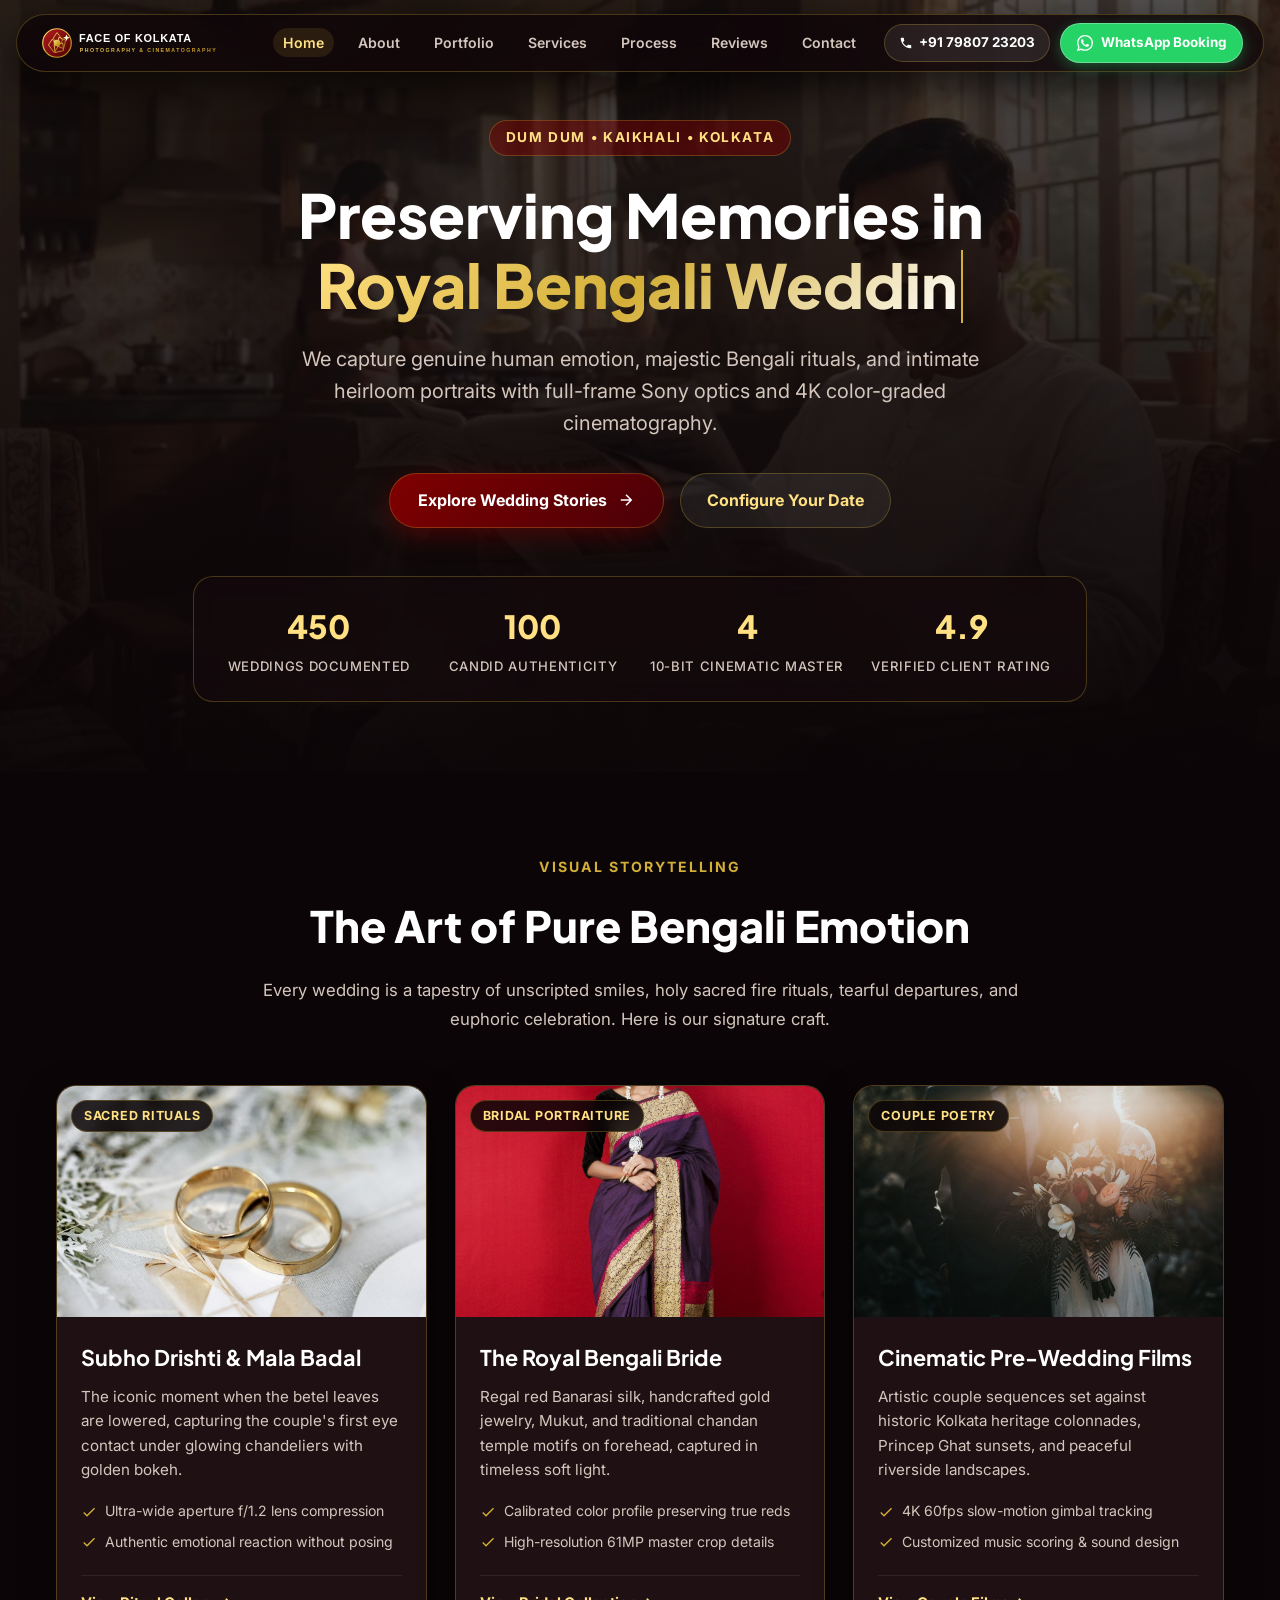
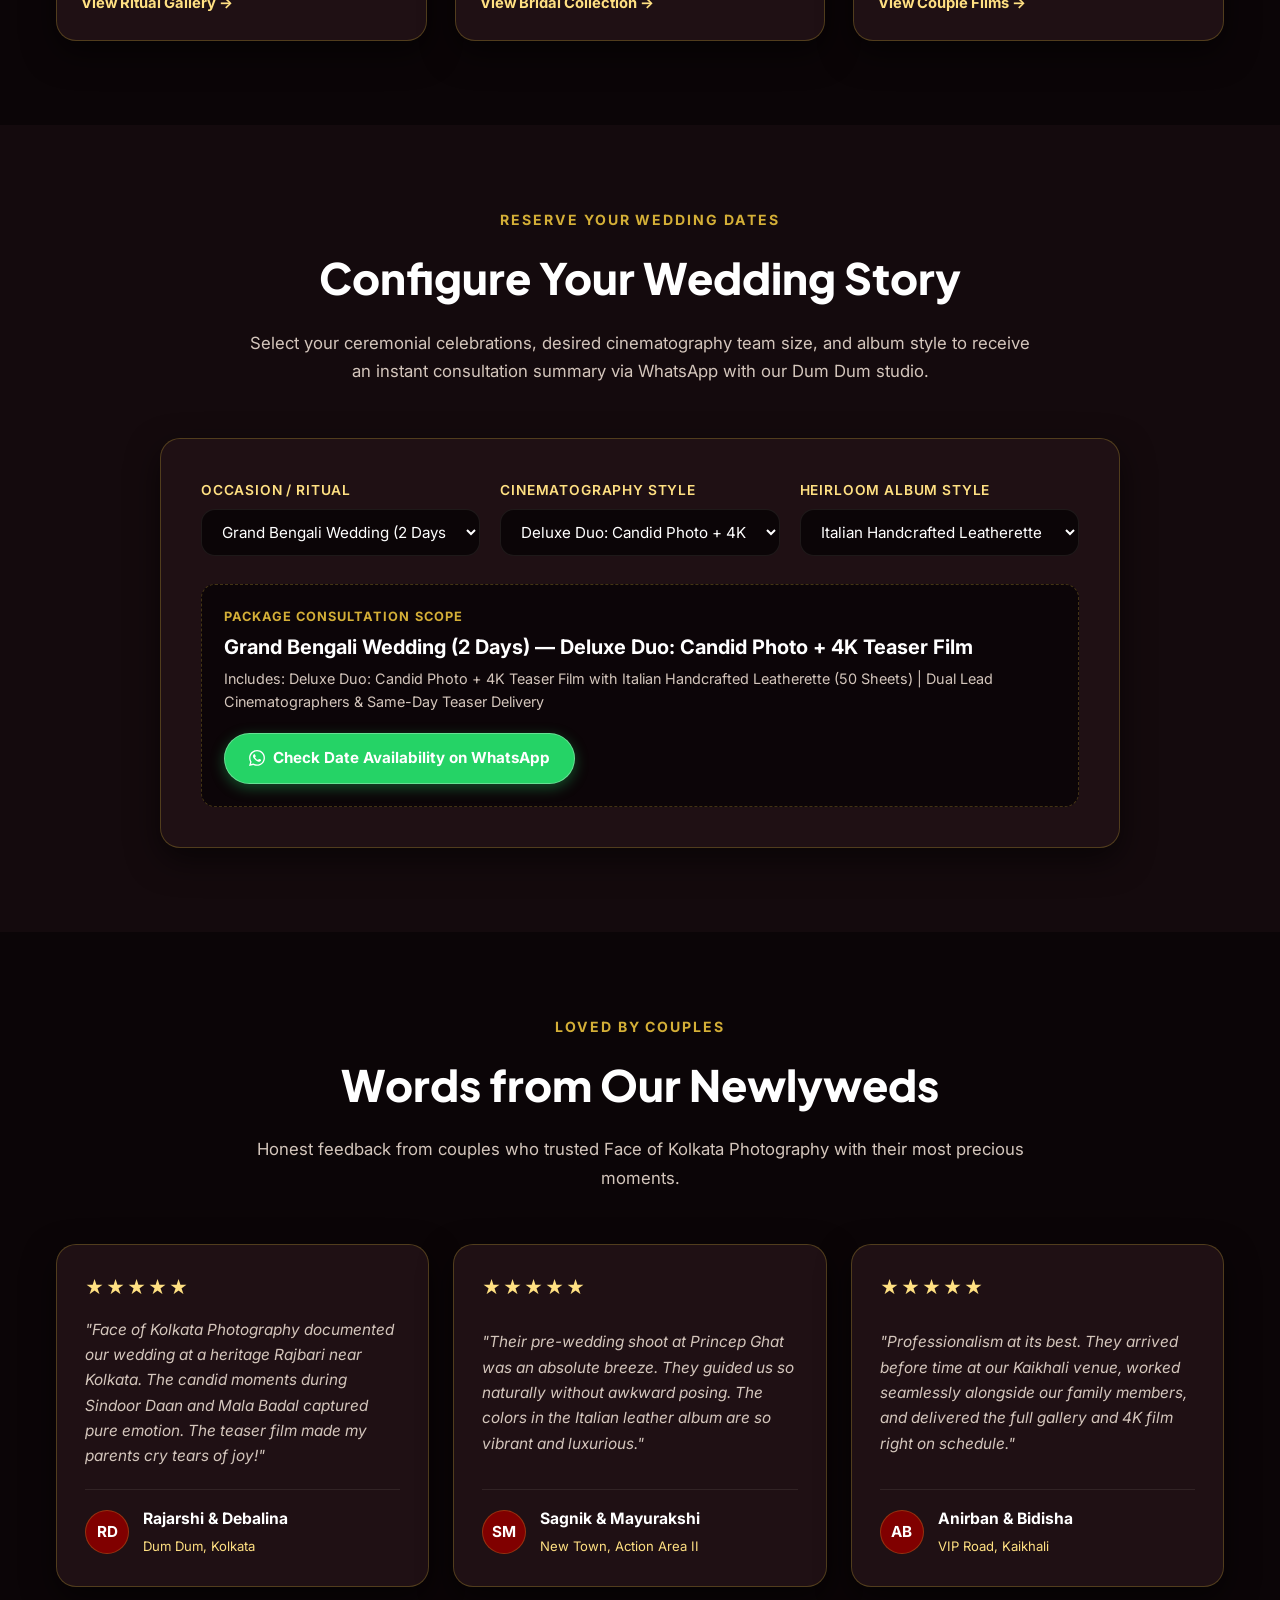
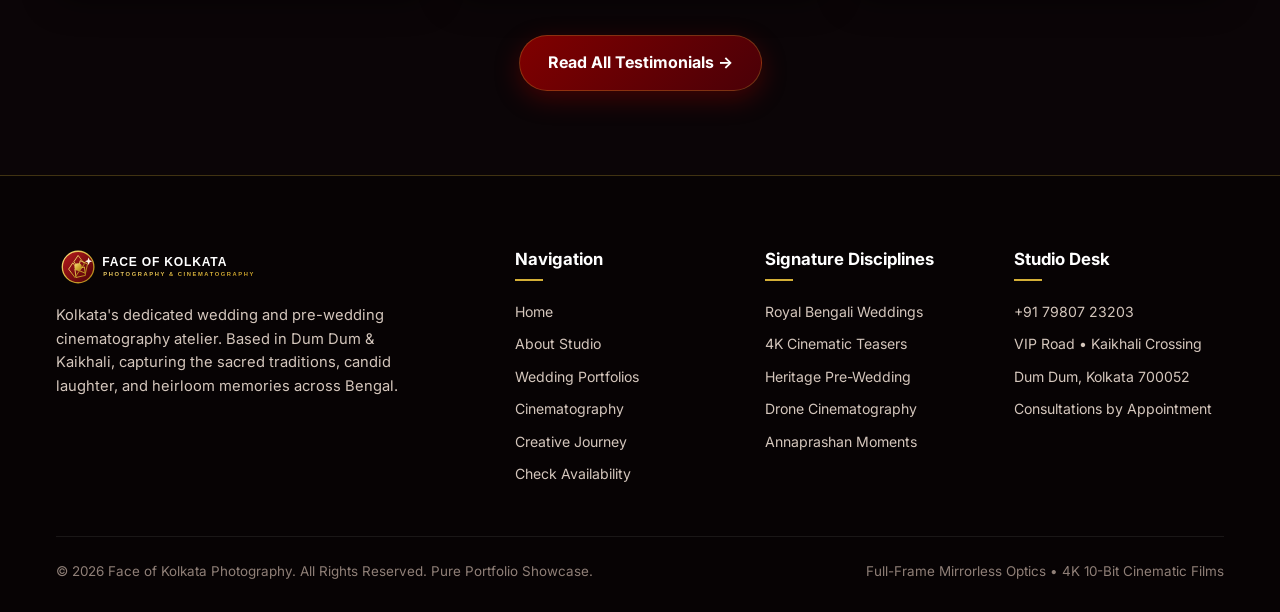
==== commit 2a980b9a: "Fix navbar single-line tabs and logo SVG XML format" ====
--- a/index.html
+++ b/index.html
@@ -23,12 +23,12 @@
       </a>
       <ul class="nav-links">
         <li><a href="index.html" class="nav-link active">Home</a></li>
-        <li><a href="about.html" class="nav-link">About Us</a></li>
-        <li><a href="portfolio.html" class="nav-link">Portfolios</a></li>
+        <li><a href="about.html" class="nav-link">About</a></li>
+        <li><a href="portfolio.html" class="nav-link">Portfolio</a></li>
         <li><a href="services.html" class="nav-link">Services</a></li>
-        <li><a href="process.html" class="nav-link">Our Process</a></li>
-        <li><a href="reviews.html" class="nav-link">Testimonials</a></li>
-        <li><a href="contact.html" class="nav-link">Book &amp; Inquire</a></li>
+        <li><a href="process.html" class="nav-link">Process</a></li>
+        <li><a href="reviews.html" class="nav-link">Reviews</a></li>
+        <li><a href="contact.html" class="nav-link">Contact</a></li>
       </ul>
       <div class="nav-actions">
         <a href="tel:+917980723203" class="btn-nav-call" title="Call Face of Kolkata Studio">
@@ -49,12 +49,12 @@
   <!-- Mobile Drawer -->
   <div class="mobile-nav-drawer">
     <a href="index.html" class="nav-link active">Home</a>
-    <a href="about.html" class="nav-link">About Us</a>
-    <a href="portfolio.html" class="nav-link">Portfolios</a>
+    <a href="about.html" class="nav-link">About</a>
+    <a href="portfolio.html" class="nav-link">Portfolio</a>
     <a href="services.html" class="nav-link">Services</a>
-    <a href="process.html" class="nav-link">Our Process</a>
-    <a href="reviews.html" class="nav-link">Testimonials</a>
-    <a href="contact.html" class="nav-link">Book &amp; Inquire</a>
+    <a href="process.html" class="nav-link">Process</a>
+    <a href="reviews.html" class="nav-link">Reviews</a>
+    <a href="contact.html" class="nav-link">Contact</a>
   </div>
 
   <!-- Hero Section with 16:9 Video -->
--- a/style.css
+++ b/style.css
@@ -964,3 +964,53 @@
     text-align: center;
   }
 }
+
+/* Anti-Wrapping & Pill Optimization Standard */
+.nav-link, .nav-links a {
+  white-space: nowrap !important;
+  font-size: 0.88rem !important;
+}
+.btn-nav-call, .btn-nav-wa {
+  white-space: nowrap !important;
+  flex-shrink: 0 !important;
+}
+
+/* ABSOLUTE NO-WRAP & FLOATING PILL STANDARDS */
+.nav-header-wrapper, .nav-pill-wrapper {
+  padding: 0 16px !important;
+}
+.the-divine-nav, .nav-pill, .header-inner {
+  max-width: 1300px !important;
+  width: 100% !important;
+  gap: 14px !important;
+  box-sizing: border-box !important;
+}
+.nav-brand, .brand {
+  flex-shrink: 0 !important;
+}
+.nav-brand img, .brand img {
+  object-fit: contain !important;
+}
+.nav-links {
+  gap: 14px !important;
+  flex-shrink: 1 !important;
+  list-style: none !important;
+}
+.nav-link, .nav-links a, .nav-links li a {
+  white-space: nowrap !important;
+  font-size: 0.88rem !important;
+  word-break: keep-all !important;
+}
+.nav-actions, .nav-action {
+  flex-shrink: 0 !important;
+  display: flex !important;
+  align-items: center !important;
+  gap: 10px !important;
+}
+.btn-nav-call, .btn-nav-wa, .nav-btn, .btn-cta-pill {
+  white-space: nowrap !important;
+  flex-shrink: 0 !important;
+  display: inline-flex !important;
+  align-items: center !important;
+  word-break: keep-all !important;
+}
